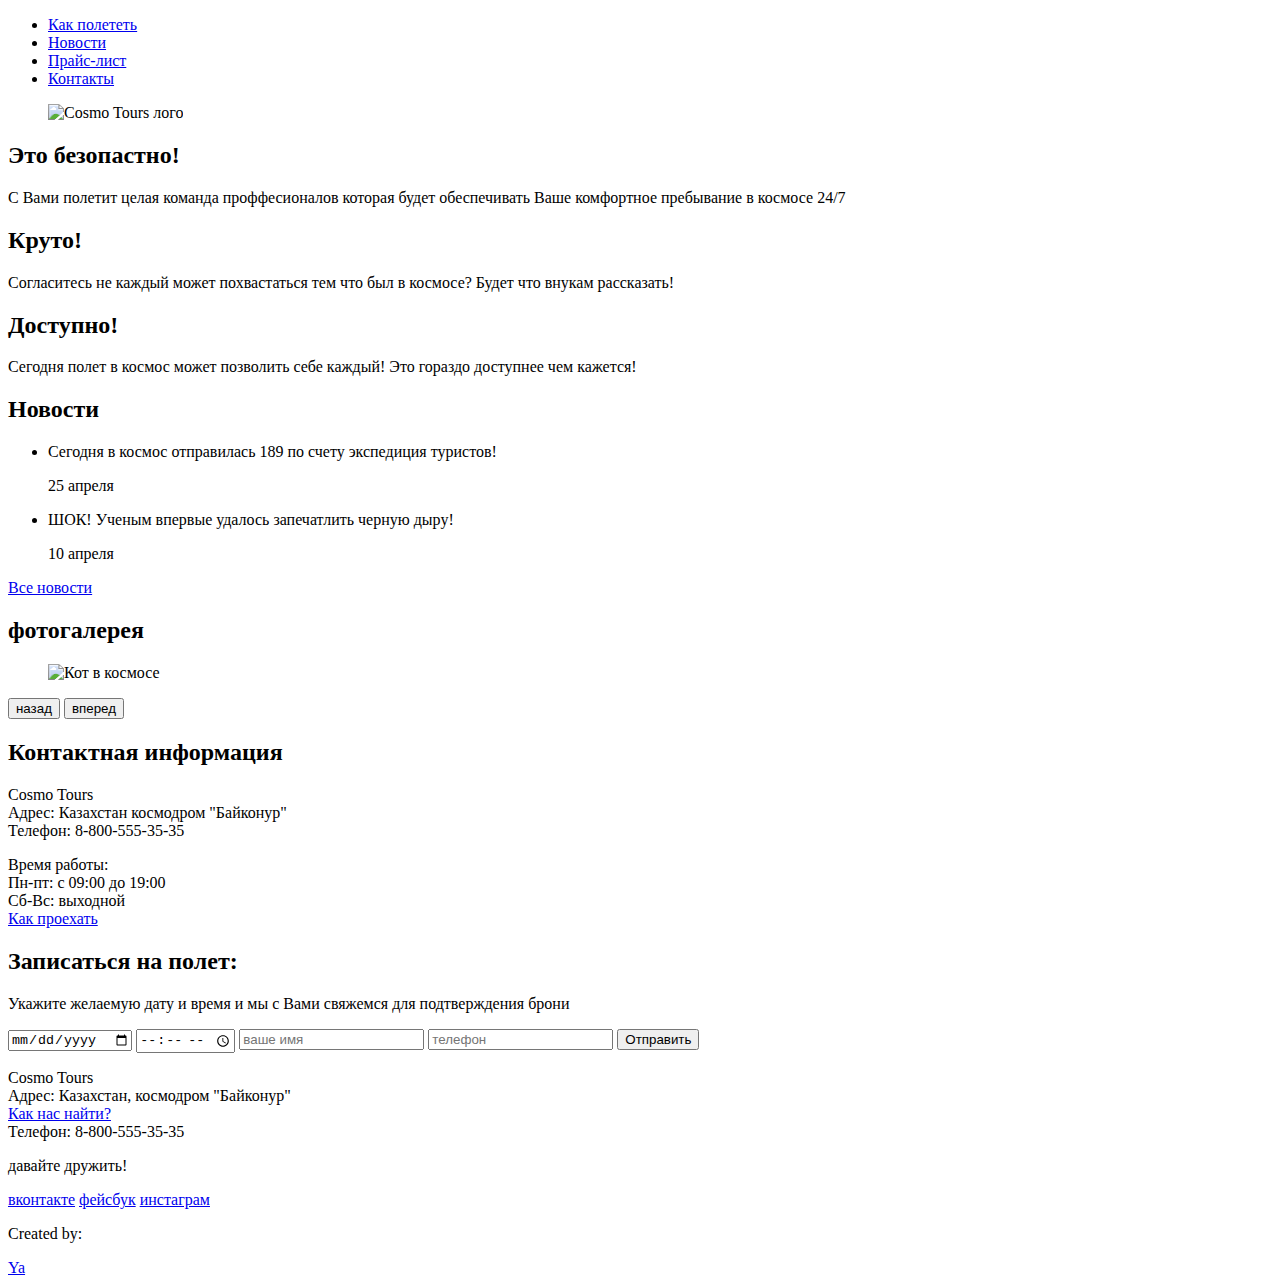
==== index.html @ 6215f264 "Add files via upload" ====
<!DOCTYPE html>
<html>

<head>
    <meta http-equiv="content-type" content="text/html; charset=utf-8">
    <title>"Сosmo Tours"</title>
    <meta name="description" content="полеты в космос, космос, организация полетов в космос">
    <meta name="keywords" content="космос, полет, космотуризм">
    <link rel="StyleSheet" href="css/style.css" type="text/css">
    <link href="http://fonts.googleapis.com/css?family=PT+Sans+Narrow:400,700&amp;subset=latin,cyrillic" rel="stylesheet" type="text/css">
    <link rel="icon" href="img/favicon.ico" type="image/ico">
</head>

<body>
    <header class="main-header">
        <div class="container clearfix">
            <nav class="main-navigation">
                <ul>
                    <li class="main-navigation-item">
                        <a href="howtofly.html">Как полететь</a>
                    </li>
                    <li class="main-navigation-item">
                        <a href="news.html">Новости</a>
                    </li>
                    <li class="main-navigation-item">
                        <a href="price.html">Прайс-лист</a>
                    </li>
                    <li class="main-navigation-item">
                        <a href="#1">Контакты</a>
                    </li>
                </ul>
            </nav>
        </div>
    </header>
    <main class="container">
        <figure class="content-logo">
            <img src="img/content-logo.png" width="368" height="152" alt="Сosmo Tours лого">
        </figure>
        <div class="content-advantages clearfix">
            <section class="content-advantages-block">
                <h2 class="content-advantages-title">Это безопастно!</h2>
                <p>С Вами полетит целая команда проффесионалов которая будет
                  обеспечивать Ваше комфортное пребывание в космосе 24/7</p>
            </section>
            <section class="content-advantages-block">
                <h2 class="content-advantages-title">Круто!</h2>
                <p>Согласитесь не каждый может похвастаться тем что был
                в космосе? Будет что внукам рассказать!</p>
            </section>
            <section class="content-advantages-block">
                <h2 class="content-advantages-title">Доступно!</h2>
                <p>Сегодня полет в космос может позволить себе каждый!
                Это гораздо доступнее чем кажется!</p>
            </section>
        </div>
        <div class="content-index-row clearfix">
            <section class="content-left-column content-news">
                <h2 class="content-column-title">Новости</h2>
                <ul class="content-news-preview">
                    <li>
                      <p>Сегодня в космос отправилась 189 по счету
                         экспедиция туристов!</p>
                        <time datetime="2019-04-25">25 апреля</time>
                    </li>
                    <li>
                      <p>ШОК! Ученым впервые удалось запечатлить черную дыру!</p>
                        <time datetime="2019-04-10">10 апреля</time>
                    </li>
                </ul>
                <a href="news.html" class="btn">Все новости</a>
            </section>
            <section class="content-right-column content-gallery">
                <h2 class="content-column-title">фотогалерея</h2>
                <div class="content-gallery-block">
                    <figure class="content-gallery-img">
                        <img src="img/content-gallery-picture.jpg" width="286px" height="164px" alt="Кот в космосе">
                    </figure>
                    <button class="btn content-gallery-prev">назад</button>
                    <button class="btn content-gallery-next">вперед</button>
                </div>
            </section>
        </div>
        <div class="content-index-row clearfix">
            <div class="content-left-column content-contacts">
                <h2 class="content-column-title" id="1">Контактная информация</h2>
                <div class="content-contacts-block">
                  <p>
                    Сosmo Tours<br>
                    Адрес: Казахстан космодром "Байконур"<br>
                    Телефон: 8-800-555-35-35
                  </p>
                </div>
                <div class="content-contacts-block">
                  Время работы:<br>
                  Пн-пт: с 09:00 до 19:00<br>
                  Сб-Вс: выходной
                </div>
                <a href="#" class="btn">Как проехать</a>
            </div>
            <section class="content-right-column content-appointment-form">
                <h2 class="content-column-title">Записаться на полет:</h2>
                <p> Укажите желаемую дату и время и мы с Вами свяжемся
                  для подтверждения брони</p>
                <form action="form.txt" method="post">
                    <input type="date" name="date" value="" required="required">
                    <input type="time" name="time" value="" required="required">
                    <input type="text" name="name" value="" placeholder="ваше имя">
                    <input type="tel" name="phone" value="" placeholder="телефон" required="required">
                    <button type="submit" class="btn btn-submit">Отправить</button>
                </form>
            </section>
        </div>
    </main>
    <footer>
        <div class="container clearfix">
            <div class="footer-block footer-contacts">
              <p>Сosmo Tours<br>
              Адрес: Казахстан, космодром "Байконур"<br>
              <a href="#">Как нас найти?</a><br>
              Телефон: 8-800-555-35-35</p>
            </div>
            <div class="footer-block  footer-social">
                <p>давайте дружить!</p>
                <a href="#" class="btn footer-social-vk">вконтакте</a>
                <a href="#" class="btn footer-social-fb">фейсбук</a>
                <a href="#" class="btn footer-social-inst">инстаграм</a>
            </div>
            <div class="footer-block footer-copyright">
              <p>Created by:</p>
              <a class="btn" href="#">Ya</a>
            </div>
        </div>
    </footer>
</body>
</html>
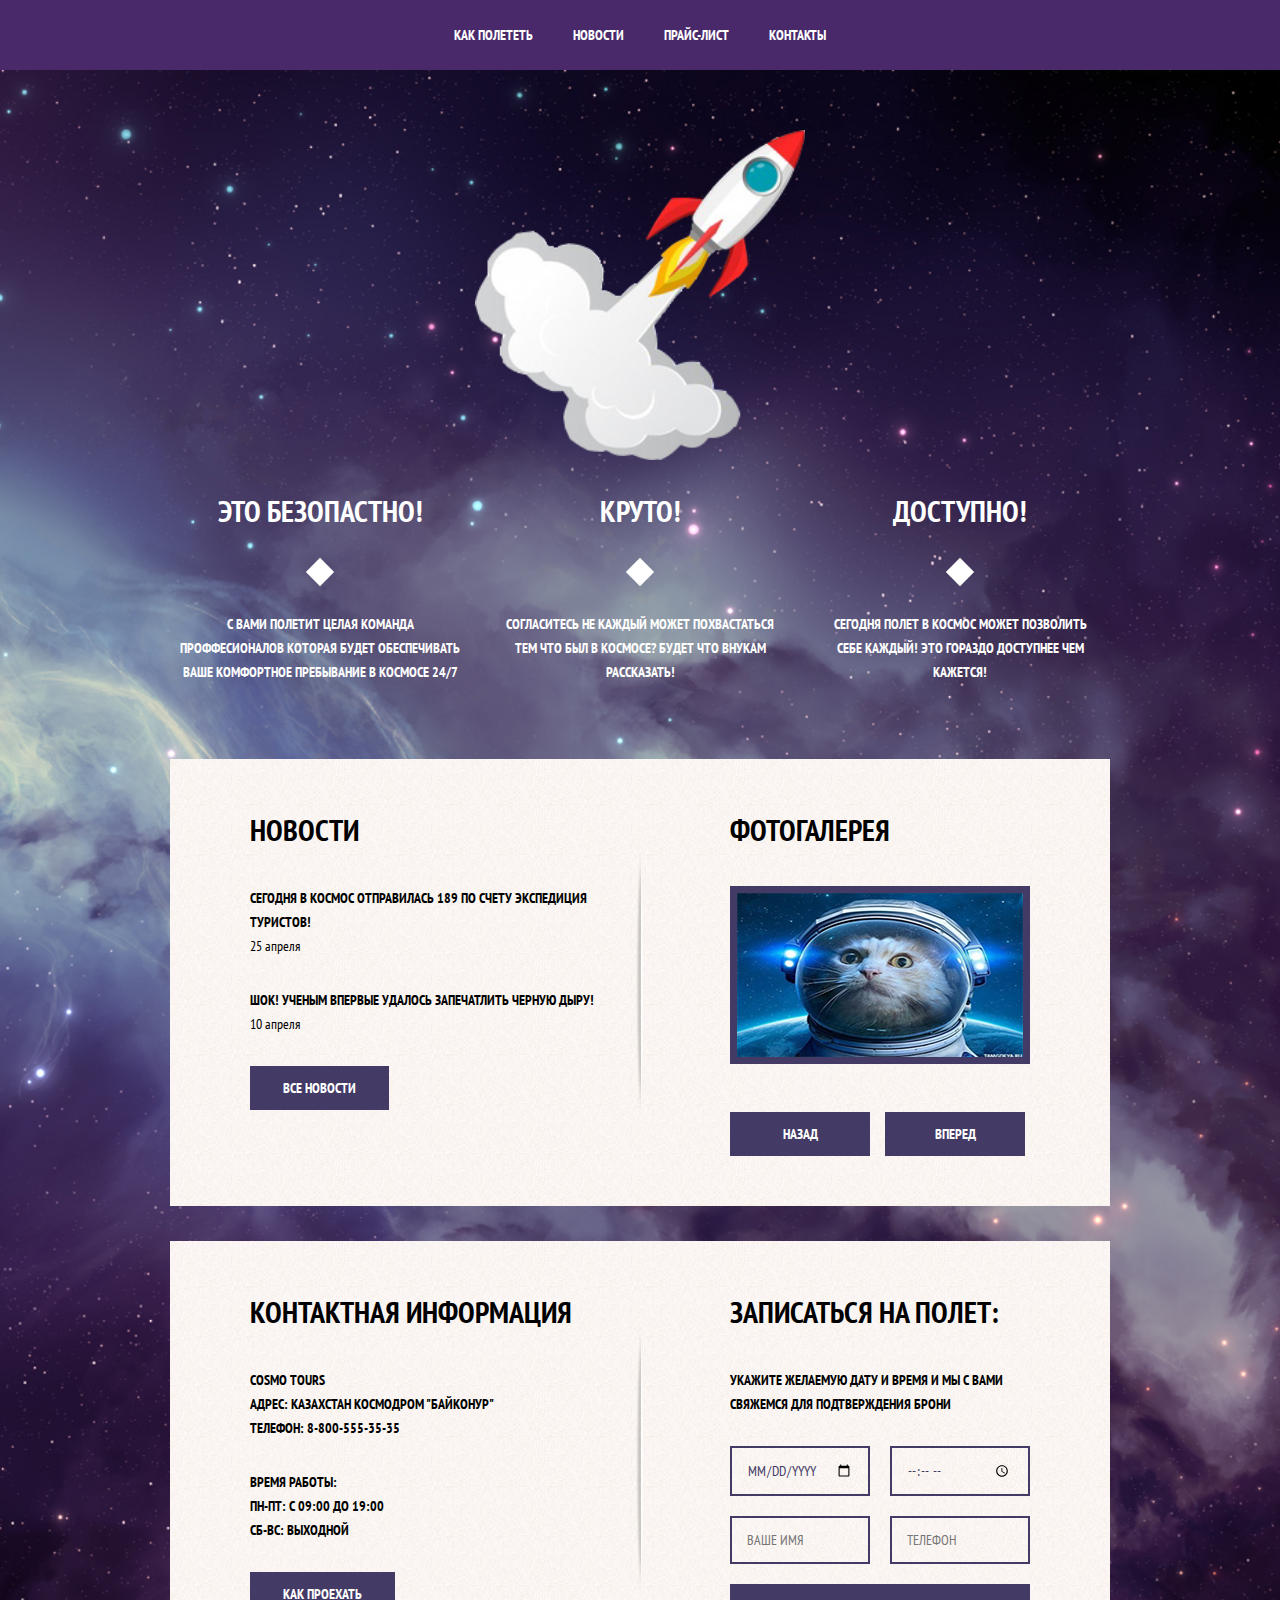
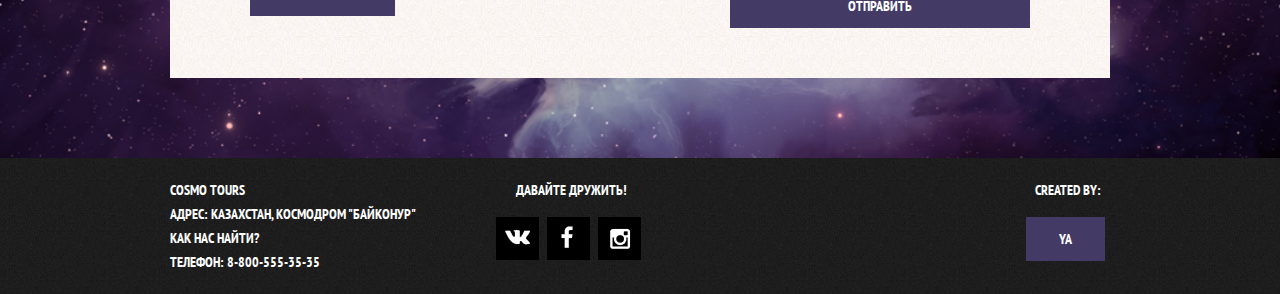
==== commit 03530d6e: "Update index.html" ====
--- a/index.html
+++ b/index.html
@@ -73,7 +73,7 @@
                 <h2 class="content-column-title">фотогалерея</h2>
                 <div class="content-gallery-block">
                     <figure class="content-gallery-img">
-                        <img src="img/content-gallery-picture.jpg" width="286px" height="164px" alt="Кот в космосе">
+                        <img src="img/content-gallery-picture.jpg" width="286px" height="164px" alt="Кот в космосе"/>
                     </figure>
                     <button class="btn content-gallery-prev">назад</button>
                     <button class="btn content-gallery-next">вперед</button>
--- a/css/style.css
+++ b/css/style.css
@@ -0,0 +1,585 @@
+@charset "utf-8";
+body {
+    min-width: 960px;
+    margin: 0;
+    padding: 0;
+    background-color: black;
+    background-image: url("../img/index-backgound.jpg");
+    background-repeat: no-repeat;
+    background-position: center top;
+    background-size: cover;
+    font-size: 14px;
+    line-height: 24px;
+    font-family: "PT Sans Narrow", sans-serif, Arial;
+    font-weight: 700;
+    text-transform: uppercase;
+    color: white;
+}
+
+p,
+ul,
+h2,
+figure {
+    margin: 0;
+    padding: 0;
+}
+
+ul {
+    list-style: none;
+}
+
+label {
+    display: block;
+}
+
+.clearfix::after {
+    content: "";
+    display: table;
+    clear: both;
+}
+
+.container {
+    width: 940px;
+    margin: 0 auto;
+}
+/* МЕНЮ */
+
+.main-header {
+    padding: 0 10px;
+    margin-bottom: 60px;
+    color: white;
+    background-color: #49296a;
+}
+
+.main-navigation {
+    float: left;
+    width: 940px;
+    font-size: 0;
+    text-align: center;
+}
+
+.main-navigation-item {
+    display: inline-block;
+    vertical-align: top;
+}
+
+.main-navigation-item a {
+    display: block;
+    padding: 25px 20px;
+    text-decoration: none;
+    line-height: 20px;
+    font-size: 14px;
+    color: white;
+}
+
+.main-navigation-item a:hover {
+    background: #481d30;
+}
+
+.main-navigation-item.current-page a {
+    position: relative;
+}
+
+.main-navigation-item.current-page a::after {
+    content: "";
+    position: absolute;
+    bottom: 0;
+    left: 0;
+    width: 100%;
+    height: 5px;
+    background: white;
+}
+
+.header-login {
+    position: relative;
+    float: right;
+    max-width: 150px;
+    font-size: 0;
+}
+
+.header-login a {
+    display: inline-block;
+    padding: 25px 0;
+    padding-right: 20px;
+    padding-left: 50px;
+    text-decoration: none;
+    line-height: 20px;
+    font-size: 14px;
+    color: white;
+}
+
+.header-login a:hover {
+    background: #242424;
+}
+
+.header-login a::before {
+    content: "";
+    position: absolute;
+    top: 28px;
+    left: 20px;
+    width: 18px;
+    height: 18px;
+    background: url("../img/sprites.png") no-repeat;
+    background-position: 0 -212px;
+}
+
+.header-login a:hover::before {
+    opacity: .3;
+}
+/* ЛОГО и ПРЕИМУЩЕСТВА*/
+
+.content-logo {
+    width: 330px;
+    height: 330px;
+    margin: 0 auto;
+    margin-bottom: 30px;
+    margin-top: 10px;
+}
+
+.content-logo img {
+    width: 330px;
+    height: 330px;
+}
+
+.content-advantages {
+    margin-bottom: 65px;
+}
+
+.content-advantages-block {
+    float: left;
+    width: 300px;
+    margin-right: 20px;
+    text-align: center;
+}
+
+.content-advantages-block p {
+    margin: 10px;
+}
+
+.content-advantages-block:nth-child(3n) {
+    margin-right: 0;
+}
+
+.content-advantages-title {
+    position: relative;
+    padding-bottom: 50px;
+    margin-bottom: 30px;
+    font-size: 30px;
+    line-height: 42px;
+}
+
+.content-advantages-title::after {
+    content: "";
+    position: absolute;
+    bottom: 0;
+    left: 50%;
+    width: 20px;
+    height: 20px;
+    margin-left: -10px;
+    -moz-transform: rotate(45deg);
+    -webkit-transform: rotate(45deg);
+    -ms-transform: rotate(45deg);
+    transform: rotate(45deg);
+    background: white;
+}
+/* ГЛАВНАЯ. ОСНОВНОЕ СОДЕРЖИМОЕ */
+
+.content-index-row {
+    margin-bottom: 35px;
+    padding: 50px 80px;
+    background: url("../img/column-delimiter.png") no-repeat center, white url("../img/content-background.jpg");
+    color: black;
+}
+
+.content-index {
+    margin-bottom: 35px;
+    padding: 50px 80px;
+    background: white url("../img/content-background.jpg");
+    color: black;
+}
+
+
+.content-left-column {
+    float: left;
+    width: 350px;
+}
+
+.content-right-column {
+    float: right;
+    width: 300px;
+}
+
+.content-column-title {
+    margin-bottom: 35px;
+    font-size: 30px;
+    line-height: 42px;
+}
+
+.content-news-preview li {
+    margin-bottom: 30px;
+}
+
+.content-news-preview time {
+    text-transform: none;
+    font-weight: 400;
+}
+
+.btn {
+    display: inline-block;
+    margin-right: 5px;
+    vertical-align: top;
+    padding: 10px 33px;
+    font-size: 14px;
+    font-family: "PT Sans Narrow", sans-serif;
+    font-weight: 700;
+    line-height: 24px;
+    text-decoration: none;
+    text-transform: uppercase;
+    color: white;
+    background: #433a65;
+    border: none;
+    outline: none;
+    cursor: pointer;
+}
+
+.btn:hover,
+.btn:active {
+    background: #481d30;
+}
+
+.btn:disabled {
+    cursor: default;
+    opacity: .5;
+}
+
+.btn:disabled:hover {
+    background: black;
+}
+
+.content-gallery-block {
+    position: relative;
+    height: 270px;
+}
+
+.content-gallery-img {
+    width: 286px;
+    height: 164px;
+    border: 7px solid #433a65;
+    background: #ccc;
+}
+
+a {
+  text-decoration: none;
+}
+
+.content-gallery-img img {
+    width: 286px;
+    height: 164px;
+}
+
+.howtofly-gallery-img {
+    width: 320px;
+    height: 280px;
+    border: 7px solid #433a65;
+    background: #ccc;
+}
+
+.howtofly-gallery-img img {
+    width: 320px;
+    height: 280px;
+}
+
+.news-gallery-img {
+    margin-left: -30px;
+    margin-top: 40px;
+    width: 350px;
+    height: 330px;
+    border: 7px solid #433a65;
+    background: #ccc;
+}
+
+.news-gallery-img img {
+    width: 350px;
+    height: 330px;
+}
+
+.content-gallery-prev,
+.content-gallery-next {
+    position: absolute;
+    bottom: 0;
+    width: 140px;
+}
+
+.content-gallery-prev {
+    left: 0;
+}
+
+.content-gallery-next {
+    right: 0;
+}
+
+.content-contacts-block,
+.content-appointment-form p {
+    margin-bottom: 30px;
+}
+
+.content-appointment-form input {
+    float: left;
+    margin-right: 20px;
+    margin-bottom: 20px;
+    width: 106px;
+    padding: 10px 15px;
+    border: 2px solid #433a65;
+    font-family: "PT Sans Narrow", sans-serif;
+    font-size: 14px;
+    line-height: 24px;
+    text-transform: uppercase;
+    background: #f9f6f3;
+    outline: none;
+    background: white url("../img/content-background.jpg");
+    color: #433a65;
+}
+
+.content-appointment-form input:nth-child(2n) {
+    margin-right: 0;
+}
+
+.content-appointment-form input:focus {
+    border: 2px solid #663d15;
+}
+
+.content-appointment-form .btn {
+    width: 100%;
+}
+/* ФУТЕР */
+
+footer {
+    margin-top: 80px;
+    padding-top: 20px;
+    padding-bottom: 20px;
+    background: #252525 url("../img/footer-background.jpg");
+    color: white;
+}
+
+.inner-footer {
+    box-shadow: inset 0 60px 20px -30px rgba(0, 0, 0, 0.5);
+}
+
+.footer-contacts {
+    float: left;
+    margin-right: 80px;
+}
+
+.footer-contacts a {
+    width: 320px;
+    color: white;
+}
+
+.footer-contacts a:hover {
+    text-decoration: none;
+}
+
+.footer-social {
+    float: left;
+    max-width: 240px;
+    text-align: center;
+}
+
+.footer-social p {
+    margin-bottom: 15px;
+}
+
+.footer-copyright {
+    float: right;
+    max-width: 320px;
+}
+
+.footer-copyright p {
+    margin-bottom: 15px;
+    text-align: center;
+}
+
+.footer-social .btn {
+    display: inline-block;
+    width: 43px;
+    height: 43px;
+    padding: 0;
+    font-size: 0;
+    text-decoration: none;
+    vertical-align: top;
+    background: black url("../img/sprites.png") no-repeat center;
+}
+
+.footer-social .footer-social-vk {
+    background-position: 9px -826px;
+}
+
+.footer-social .footer-social-fb {
+    background-position: 14px -549px;
+}
+
+.footer-social .footer-social-inst {
+    background-position: 12px -690px;
+}
+
+.footer-social-vk:hover {
+    background-color: white;
+    background-position: 9px -760px;
+}
+
+.footer-social-fb:hover {
+    background-color: white;
+    background-position: 14px -476px;
+}
+
+.footer-social-inst:hover {
+    background-color: white;
+    background-position: 12px -619px;
+}
+
+.footer-copyright .btn:hover {
+    background-color: white;
+    color: black;
+}
+
+/* Текстовая страница */
+
+.inner-page {
+  background-image: url("../img/index-backgound.jpg");
+}
+
+.content-block {
+    color: black;
+}
+
+h1 {
+    margin-bottom: 20px;
+    font-size: 30px;
+    line-height: 42px;
+    color: white;
+}
+
+.breadcrumbs {
+    margin-bottom: 45px;
+    font-size: 0;
+}
+
+.breadcrumbs a,
+.breadcrumbs span {
+    position: relative;
+    display: inline;
+    padding-right: 40px;
+    vertical-align: top;
+    font-size: 14px;
+    line-height: 24px;
+    text-decoration: none;
+    color: white;
+}
+
+.breadcrumbs a::after {
+    position: absolute;
+    top: 6px;
+    right: 15px;
+    width: 8px;
+    height: 8px;
+    background: white;
+    -moz-transform: rotate(45deg);
+    -webkit-transform: rotate(45deg);
+    -ms-transform: rotate(45deg);
+    transform: rotate(45deg);
+    content: "";
+}
+
+.breadcrumbs span {
+    color: #aba9a7;
+}
+
+.container-title {
+    text-align: center;
+    margin-bottom: 65px;
+}
+
+.container-title-text {
+    position: relative;
+    font-size: 48px;
+    line-height: 48px;
+    text-align: center;
+    z-index: 2;
+    color: white;
+}
+
+.container-title::after {
+    position: relative;
+    top: -25px;
+    display: block;
+    z-index: 1;
+    content: "";
+}
+
+.content-row {
+    margin-bottom: 45px;
+}
+
+.content-about-title+.content-row {
+    margin-bottom: 80px;
+}
+
+.content-remedy,
+.content-entry {
+    width: 400px;
+}
+
+.content-pricing-table,
+.content-conclusion {
+    width: 350px;
+}
+
+.content-remedy-title,
+.content-pricing-title,
+.content-about-title {
+    width: 250px;
+    font-size: 24px;
+    line-height: 30px;
+    padding-bottom: 30px;
+}
+
+.remedy-list li {
+    position: relative;
+    padding-bottom: 15px;
+    padding-left: 20px;
+}
+
+.remedy-list li:before {
+    content: "";
+    position: absolute;
+    top: 8px;
+    left: 0;
+    width: 8px;
+    height: 8px;
+    background: #49296a;
+    -moz-transform: rotate(45deg);
+    -webkit-transform: rotate(45deg);
+    -ms-transform: rotate(45deg);
+    transform: rotate(45deg);
+}
+
+.content-pricing-table table {
+    width: 100%;
+}
+
+.content-pricing-table td {
+    border: 2px solid #49296a;
+    padding: 10px 15px;
+}
+
+.more-info {
+  font-size: 10px;
+  font-family: sans-serif;
+  margin-top: 25px;
+}
+
+.news {
+  text-indent: 1em;
+  margin-top: 0.5em;
+  text-align: justify;
+}
